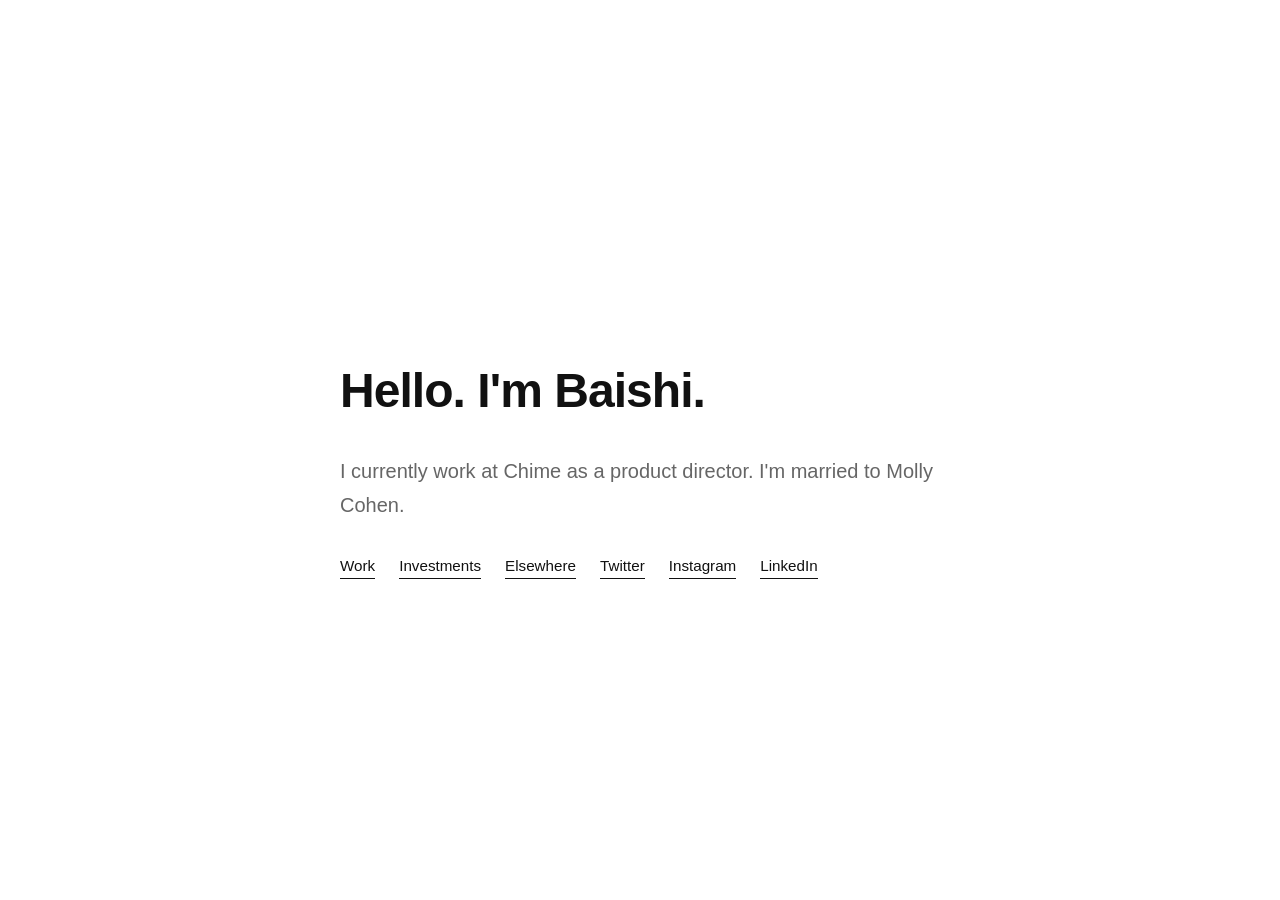
==== index.html @ 299b6b30 "Initial commit: Portfolio site" ====
<!DOCTYPE html>
<html lang="en">
<head>
    <meta charset="UTF-8">
    <meta name="viewport" content="width=device-width, initial-scale=1.0">
    <title>Baishi</title>
    <link rel="stylesheet" href="style.css">
</head>
<body>
    <main>
        <section class="section">
            <div class="container">
                <h1>Hello. I'm Baishi.</h1>
                <p class="intro">
                    I currently work at Chime as a product director. I'm married to Molly Cohen.
                </p>
                <div class="links">
                    <a href="work.html" class="link">Work</a>
                    <a href="investments.html" class="link">Investments</a>
                    <a href="elsewhere.html" class="link">Elsewhere</a>
                    <a href="https://twitter.com/baishi" class="link" target="_blank">Twitter</a>
                    <a href="https://instagram.com/baishiwu" class="link" target="_blank">Instagram</a>
                    <a href="https://linkedin.com/in/baishiwu" class="link" target="_blank">LinkedIn</a>
                </div>
            </div>
        </section>
    </main>

    <script src="script.js"></script>
</body>
</html>
---- style.css ----
* {
    margin: 0;
    padding: 0;
    box-sizing: border-box;
}

:root {
    --text-primary: #111;
    --text-secondary: #666;
    --bg: #fff;
    --border: #e5e5e5;
    --accent: #111;
}

html {
    scroll-behavior: smooth;
}

body {
    font-family: -apple-system, BlinkMacSystemFont, 'Segoe UI', 'Roboto', 'Oxygen',
        'Ubuntu', 'Cantarell', 'Fira Sans', 'Droid Sans', 'Helvetica Neue',
        sans-serif;
    -webkit-font-smoothing: antialiased;
    -moz-osx-font-smoothing: grayscale;
    color: var(--text-primary);
    background: var(--bg);
    line-height: 1.6;
}

/* Main Content */
main {
    padding-top: 0;
}

.container {
    max-width: 800px;
    margin: 0 auto;
    padding: 0 2rem;
}

.section {
    min-height: 100vh;
    padding: 8rem 0 6rem 0;
    display: flex;
    align-items: center;
}

/* Typography */
h1 {
    font-size: 3rem;
    font-weight: 600;
    margin-bottom: 1.5rem;
    letter-spacing: -0.02em;
}

h2 {
    font-size: 2rem;
    font-weight: 600;
    margin-bottom: 3rem;
    letter-spacing: -0.02em;
}

h3 {
    font-size: 1.25rem;
    font-weight: 600;
    margin-bottom: 0.5rem;
    letter-spacing: -0.01em;
}

.intro {
    font-size: 1.25rem;
    color: var(--text-secondary);
    line-height: 1.7;
    margin-bottom: 2rem;
    max-width: 600px;
}

/* Links */
.links {
    display: flex;
    gap: 1.5rem;
    margin-top: 2rem;
}

.link {
    color: var(--text-primary);
    text-decoration: none;
    border-bottom: 1px solid var(--text-primary);
    transition: opacity 0.2s;
    font-size: 0.95rem;
}

.link:hover {
    opacity: 0.6;
}

/* Projects */
.projects, .articles {
    display: flex;
    flex-direction: column;
    gap: 3rem;
}

.project, .article {
    padding-bottom: 3rem;
    border-bottom: 1px solid var(--border);
}

.project:last-child, .article:last-child {
    border-bottom: none;
}

.project p, .article p {
    color: var(--text-secondary);
    margin-bottom: 1rem;
}

.date {
    font-size: 0.9rem;
    margin-bottom: 0.5rem;
}

.project-link {
    color: var(--text-primary);
    text-decoration: none;
    font-size: 0.95rem;
    transition: opacity 0.2s;
    display: inline-block;
}

.project-link:hover {
    opacity: 0.6;
}

.back-link {
    display: inline-block;
    color: var(--text-secondary);
    text-decoration: none;
    font-size: 0.95rem;
    margin-bottom: 2rem;
    transition: color 0.2s;
}

.back-link:hover {
    color: var(--text-primary);
}

/* Responsive */
@media (max-width: 768px) {
    h1 {
        font-size: 2rem;
    }

    h2 {
        font-size: 1.5rem;
    }

    .intro {
        font-size: 1.1rem;
    }

    .section {
        min-height: auto;
        padding: 4rem 0;
    }

    .container {
        padding: 0 1.5rem;
    }

    .links {
        flex-wrap: wrap;
    }
}
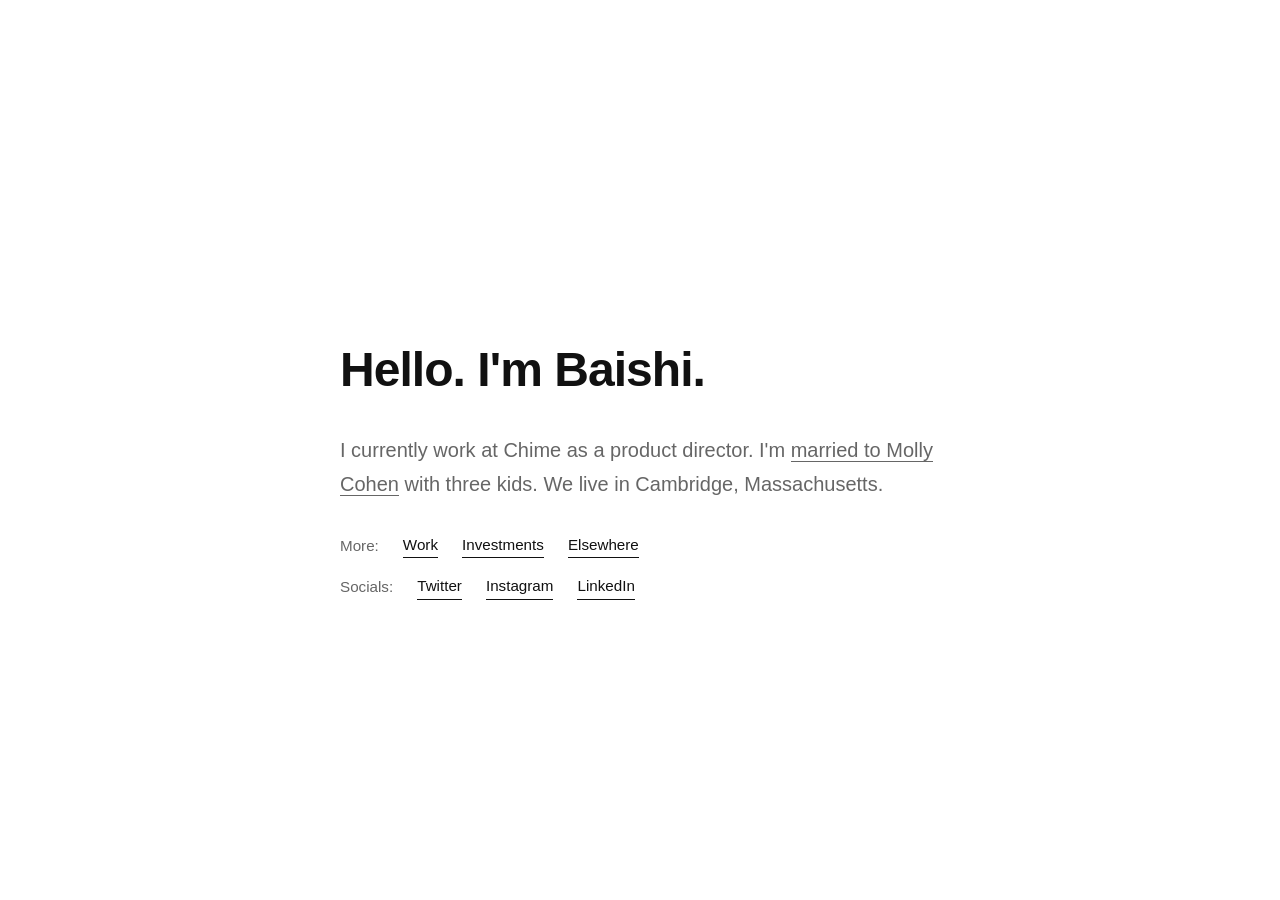
==== commit 6e104d44: "Update link styling and layout - fix intro link colors, reorganize navigation and social links on tw" ====
--- a/index.html
+++ b/index.html
@@ -12,12 +12,16 @@
             <div class="container">
                 <h1>Hello. I'm Baishi.</h1>
                 <p class="intro">
-                    I currently work at Chime as a product director. I'm married to Molly Cohen.
+                    I currently work at Chime as a product director. I'm <a href="https://www.nytimes.com/2017/04/09/fashion/weddings/molly-cohen-baishi-wu.html" style="color: #666; text-decoration: none; border-bottom: 1px solid #666; font-size: inherit;">married to Molly Cohen</a> with three kids. We live in Cambridge, Massachusetts.
                 </p>
-                <div class="links">
+                <div style="display: flex; align-items: center; gap: 1.5rem; margin-top: 2rem;">
+                    <span style="color: var(--text-secondary); font-size: 0.95rem;">More:</span>
                     <a href="work.html" class="link">Work</a>
                     <a href="investments.html" class="link">Investments</a>
                     <a href="elsewhere.html" class="link">Elsewhere</a>
+                </div>
+                <div style="display: flex; align-items: center; gap: 1.5rem; margin-top: 1rem;">
+                    <span style="color: var(--text-secondary); font-size: 0.95rem;">Socials:</span>
                     <a href="https://twitter.com/baishi" class="link" target="_blank">Twitter</a>
                     <a href="https://instagram.com/baishiwu" class="link" target="_blank">Instagram</a>
                     <a href="https://linkedin.com/in/baishiwu" class="link" target="_blank">LinkedIn</a>
--- a/style.css
+++ b/style.css
@@ -73,6 +73,16 @@
     line-height: 1.7;
     margin-bottom: 2rem;
     max-width: 600px;
+}
+
+.intro a {
+    color: inherit;
+    text-decoration: none;
+    border-bottom: 1px solid var(--text-secondary);
+}
+
+.intro a:hover {
+    opacity: 0.6;
 }
 
 /* Links */
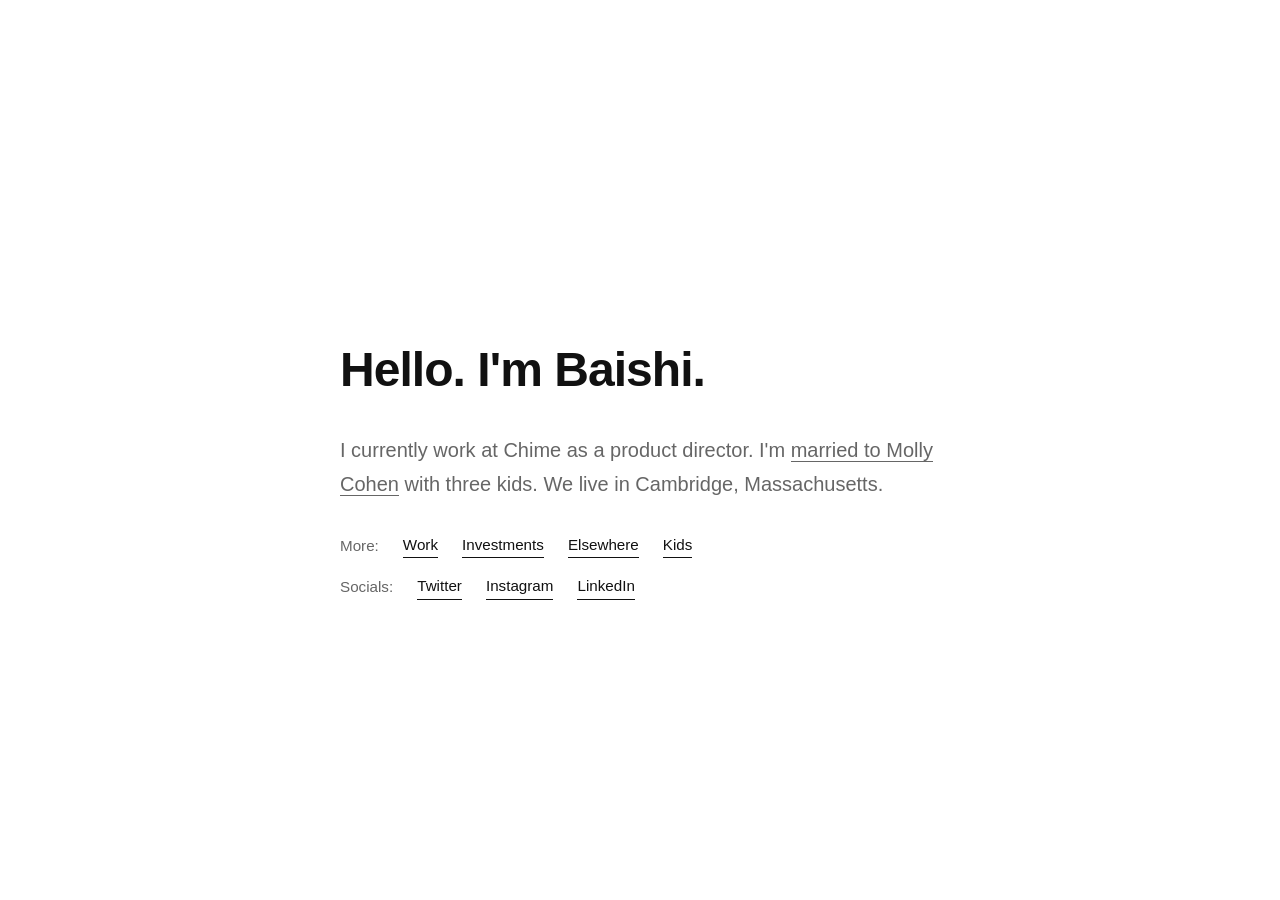
==== commit 041ebfad: "Add Kids page with word search link" ====
--- a/index.html
+++ b/index.html
@@ -19,12 +19,13 @@
                     <a href="work.html" class="link">Work</a>
                     <a href="investments.html" class="link">Investments</a>
                     <a href="elsewhere.html" class="link">Elsewhere</a>
+                    <a href="kids.html" class="link">Kids</a>
                 </div>
                 <div style="display: flex; align-items: center; gap: 1.5rem; margin-top: 1rem;">
                     <span style="color: var(--text-secondary); font-size: 0.95rem;">Socials:</span>
                     <a href="https://twitter.com/baishi" class="link" target="_blank">Twitter</a>
                     <a href="https://instagram.com/baishiwu" class="link" target="_blank">Instagram</a>
-                    <a href="https://linkedin.com/in/baishiwu" class="link" target="_blank">LinkedIn</a>
+                    <a href="https://linkedin.com/in/baishi" class="link" target="_blank">LinkedIn</a>
                 </div>
             </div>
         </section>
